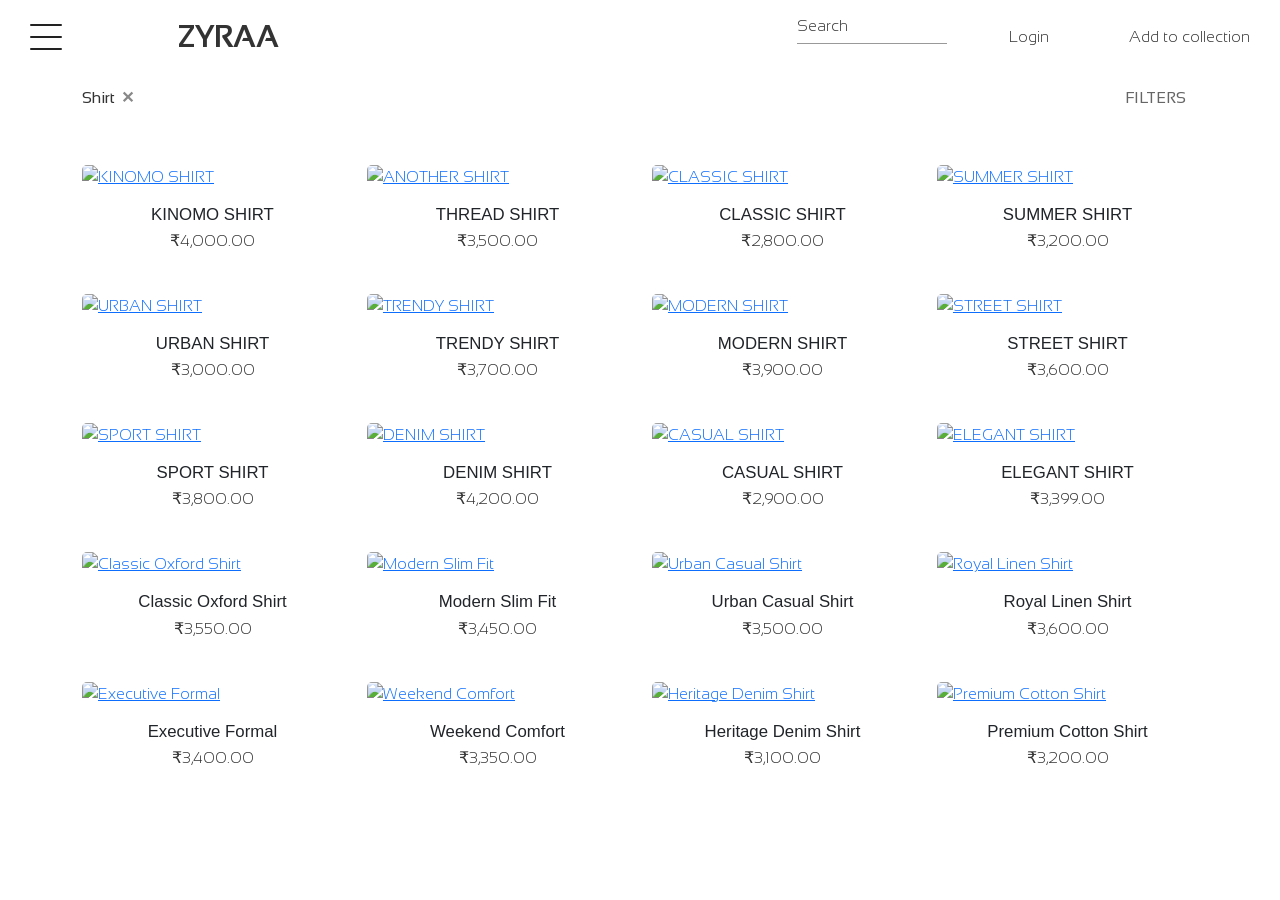
==== black.html @ eb891d14 "Add files via upload" ====
<!DOCTYPE html>
<html lang="en">
<head>
  <meta charset="UTF-8">
  <meta name="viewport" content="width=device-width, initial-scale=1.0">
  <title>ZYRAA - SHIRT</title>
  <!-- ✅ Bootstrap CSS -->
  <link href="https://cdn.jsdelivr.net/npm/bootstrap@5.3.3/dist/css/bootstrap.min.css" rel="stylesheet">

  <link href="https://fonts.googleapis.com/css2?family=Sansation:wght@300&display=swap" rel="stylesheet">

  <style>
  * {
    margin: 0;
    padding: 0;
    box-sizing: border-box;
  }

  body {
    font-family: 'Sansation', sans-serif;
    font-weight: 300;
    font-style: normal;
    margin-top: 10px;
    background-color: #fff;
    color: #333;
    display: flex;
    flex-direction: column;
  }

  /* ==== Header ==== */
  header {
    display: flex;
    justify-content: space-between;
    align-items: center;
    padding: 4px 30px;
    background-color: #fff;
  }

  .left-section {
    display: flex;
    align-items: center;
    gap: 15px;
  }

  #hello {
    font-size: 30px;
    font-weight: bold;
    padding-left: 100px;
    margin: 0;
  }

  .header-right {
    display: flex;
    align-items: center;
    gap: 80px;
  }

  #openSearch {
    transform: translateX(18px);
    border-bottom: 1px solid rgba(0, 0, 0, 0.4);
    padding-bottom: 5px;
    width: 150px;
    cursor: pointer;
  }


  /* ==== Menu Button ==== */
  .menu-btn {
    font-size: 24px;
    background: none;
    border: none;
    cursor: pointer;
    display: flex;
    flex-direction: column;
    justify-content: center;
    align-items: center;
    gap: 10px;
  }

  .menu-btn .bar {
    width: 32px;
    height: 2px;              
    background: #222;
    border-radius: 2px;
    transition: transform 0.4s, opacity 0.4s;
  }

  /* Hamburger to X transition */
  .menu-btn.active .bar:nth-child(1) {
    transform: translateY(13px) rotate(55deg);
  }
  .menu-btn.active .bar:nth-child(2) {
    opacity: 0;
  }
  .menu-btn.active .bar:nth-child(3) {
    transform: translateY(-11px) rotate(-55deg);
  }

  /* ==== Responsive Navbar ==== */
  @media (max-width: 768px) {
    #navMenu {
      max-height: 0;
      opacity: 0;
      overflow: hidden;
      flex-direction: column;
      align-items: flex-start;
      width: 100%;
      gap: 15px;
      padding: 0 15px;
      background: #fff;
      border-top: 1px solid #fff;
      transition: max-height 0.4s ease, opacity 0.4s ease, padding 0.3s ease;
    }
    #navMenu.show {
      max-height: 500px;
      opacity: 1;
      padding: 15px;
    }

    #navMenu > p.search-trigger,
    #navMenu > span {
      display: block;
      width: 100%;
      text-align: left;
      font-size: 16px;
      cursor: pointer;
      padding: 10px 0;
      border-bottom: 1px solid #fff;
    }

    #openSearch {
      margin: 0;
      transform: none !important;
    }
  }

  @media (max-width: 480px) {
    header {
      flex-direction: column;
      align-items: flex-start;
      text-align: left;
      padding-left: 5px;
    }
    .left-section {
      width: 100%;
      justify-content: flex-start;
      gap: 10px;
      padding-left: 0;
    }
    #hello {
      font-size: 26px;
      padding-left: 100px;
      margin-top: 8px;
    }
  }

  /* ==== Product Cards ==== */
  .card {
    border-radius: 12px;
    border: none;
    transition: transform 0.3s, box-shadow 0.3s;
  }

  .card:hover {
    transform: translateY(-5px);
    box-shadow: 0 8px 20px rgba(0,0,0,0.1);
  }

  .card-img-top {
    width: 100%;
    height: 250px;
    object-fit: cover;
  }

  .product-name {
    font-family: 'Montserrat', sans-serif;
    font-size: 1rem;
    font-weight: 500;
    margin-bottom: 4px;
  }

  .price {
    font-size: 0.95rem;
    color: #333;
  }

  /* ==== Responsive Images & Text ==== */
  @media (max-width: 576px) {
    .card-img-top { height: 180px; }
    .product-name { font-size: 0.85rem; }
    .price { font-size: 0.8rem; }
  }

  @media (min-width: 577px) and (max-width: 768px) {
    .card-img-top { height: 200px; }
    .product-name { font-size: 0.9rem; }
  }

  @media (min-width: 992px) {
    .card-img-top { height: 260px; }
    .product-name { font-size: 1.05rem; }
    .price { font-size: 1rem; }
  }

  /* ==== Search Row Styling ==== */
/* ==== Search Row Styling ==== */


.search-row .title {
  font-size: 1rem;
  font-weight: 500;
  color: #333;
}

.search-row .title a.clear {
  text-decoration: none;
  color: #888;
  font-weight: bold;
  margin-left: 6px;
}

.search-row .filters {
  text-decoration: none;
  color: #676666;
  font-weight: 500;
  cursor: pointer;
  padding: 6px 12px;
  border: none;      /* <-- remove the line completely */
  border-radius: 8px;
  transition: background 0.3s, color 0.3s;
}

.search-row .filters:hover {
  background-color: #fff;
  color: #515050;
  text-decoration: none;
}



  
  </style>
</head>
<body>

  <!-- ==== Header ==== -->
  <section id="head">
    <header>
      <div class="left-section">
        <button id="menu-btn" class="menu-btn">
          <span class="bar"></span>
          <span class="bar"></span>
          <span class="bar"></span>
        </button>
        <h1 id="hello">ZYRAA</h1>
      </div>
      <div class="header-right" id="navMenu">
        <p id="openSearch" class="search-trigger">Search</p>
        <span>Login</span>
        <span>Add to collection</span>
      </div>
    </header>
  </section>

  <!-- ==== Added Search Row ==== -->
  <!-- ==== Added Search Row ==== -->
<div class="container">
  <div class="search-row d-flex flex-wrap align-items-center justify-content-between pt-3 mb-4">
    <div class="title d-flex align-items-center">
      Shirt <a href="index.html" class="clear">✕</a>
    </div>
  <a href="#" class="filters">FILTERS</a>

  </div>
</div>


  <!-- ==== Product Grid ==== -->
  <main class="container my-4">
    <div class="row g-4">

      <!-- 12 Products -->
      <div class="col-6 col-md-4 col-lg-3">
        <article class="card h-100">
          <a href="shirt.html"><img src="page/placeholder.jpg" class="card-img-top" alt="KINOMO SHIRT"></a>
          <div class="card-body text-center">
            <h4 class="product-name">KINOMO SHIRT</h4>
            <div class="price">₹4,000.00</div>
          </div>
        </article>
      </div>

      <div class="col-6 col-md-4 col-lg-3">
        <article class="card h-100">
          <a href="shirt.html"><img src="page/placeholder2.jpg" class="card-img-top" alt="ANOTHER SHIRT"></a>
          <div class="card-body text-center">
            <h4 class="product-name">THREAD SHIRT</h4>
            <div class="price">₹3,500.00</div>
          </div>
        </article>
      </div>

      <div class="col-6 col-md-4 col-lg-3">
        <article class="card h-100">
          <a href="shirt.html"><img src="page/placeholder3.jpg" class="card-img-top" alt="CLASSIC SHIRT"></a>
          <div class="card-body text-center">
            <h4 class="product-name">CLASSIC SHIRT</h4>
            <div class="price">₹2,800.00</div>
          </div>
        </article>
      </div>

      <div class="col-6 col-md-4 col-lg-3">
        <article class="card h-100">
          <a href="shirt.html"><img src="page/placeholer4.jpg" class="card-img-top" alt="SUMMER SHIRT"></a>
          <div class="card-body text-center">
            <h4 class="product-name">SUMMER SHIRT</h4>
            <div class="price">₹3,200.00</div>
          </div>
        </article>
      </div>

      <div class="col-6 col-md-4 col-lg-3">
        <article class="card h-100">
          <a href="shirt.html"><img src="page/placeholder5.jpg" class="card-img-top" alt="URBAN SHIRT"></a>
          <div class="card-body text-center">
            <h4 class="product-name">URBAN SHIRT</h4>
            <div class="price">₹3,000.00</div>
          </div>
        </article>
      </div>

      <div class="col-6 col-md-4 col-lg-3">
        <article class="card h-100">
          <a href="shirt.html"><img src="page/placeholer6.jpg" class="card-img-top" alt="TRENDY SHIRT"></a>
          <div class="card-body text-center">
            <h4 class="product-name">TRENDY SHIRT</h4>
            <div class="price">₹3,700.00</div>
          </div>
        </article>
      </div>

      <div class="col-6 col-md-4 col-lg-3">
        <article class="card h-100">
          <a href="shirt.html"><img src="page/placeholder7.jpg" class="card-img-top" alt="MODERN SHIRT"></a>
          <div class="card-body text-center">
            <h4 class="product-name">MODERN SHIRT</h4>
            <div class="price">₹3,900.00</div>
          </div>
        </article>
      </div>

      <div class="col-6 col-md-4 col-lg-3">
        <article class="card h-100">
          <a href="shirt.html"><img src="page/placeholder8.jpg" class="card-img-top" alt="STREET SHIRT"></a>
          <div class="card-body text-center">
            <h4 class="product-name">STREET SHIRT</h4>
            <div class="price">₹3,600.00</div>
          </div>
        </article>
      </div>

      <div class="col-6 col-md-4 col-lg-3">
        <article class="card h-100">
          <a href="shirt.html"><img src="page/placeholder9.jpg" class="card-img-top" alt="SPORT SHIRT"></a>
          <div class="card-body text-center">
            <h4 class="product-name">SPORT SHIRT</h4>
            <div class="price">₹3,800.00</div>
          </div>
        </article>
      </div>

      <div class="col-6 col-md-4 col-lg-3">
        <article class="card h-100">
          <a href="shirt.html"><img src="page/placeholder10.jpg" class="card-img-top" alt="DENIM SHIRT"></a>
          <div class="card-body text-center">
            <h4 class="product-name">DENIM SHIRT</h4>
            <div class="price">₹4,200.00</div>
          </div>
        </article>
      </div>

      <div class="col-6 col-md-4 col-lg-3">
        <article class="card h-100">
          <a href="shirt.html"><img src="page/placeholder11.jpg" class="card-img-top" alt="CASUAL SHIRT"></a>
          <div class="card-body text-center">
            <h4 class="product-name">CASUAL SHIRT</h4>
            <div class="price">₹2,900.00</div>
          </div>
        </article>
      </div>

      <div class="col-6 col-md-4 col-lg-3">
        <article class="card h-100">
          <a href="shirt.html"><img src="page/placeholder12.jpg" class="card-img-top" alt="ELEGANT SHIRT"></a>
          <div class="card-body text-center">
            <h4 class="product-name">ELEGANT SHIRT</h4>
            <div class="price">₹3,399.00</div>
          </div>
        </article>
      </div>

<div class="col-6 col-md-4 col-lg-3">
  <article class="card h-100">
    <a href="shirt.html"><img src="page/placeholder13.jpg" class="card-img-top" alt="Classic Oxford Shirt"></a>
    <div class="card-body text-center">
      <h4 class="product-name">Classic Oxford Shirt</h4>
      <div class="price">₹3,550.00</div>
    </div>
  </article>
</div>

<div class="col-6 col-md-4 col-lg-3">
  <article class="card h-100">
    <a href="shirt.html"><img src="page/placeholder14.jpg" class="card-img-top" alt="Modern Slim Fit"></a>
    <div class="card-body text-center">
      <h4 class="product-name">Modern Slim Fit</h4>
      <div class="price">₹3,450.00</div>
    </div>
  </article>
</div>

<div class="col-6 col-md-4 col-lg-3">
  <article class="card h-100">
    <a href="shirt.html"><img src="page/placeholder15.jpg" class="card-img-top" alt="Urban Casual Shirt"></a>
    <div class="card-body text-center">
      <h4 class="product-name">Urban Casual Shirt</h4>
      <div class="price">₹3,500.00</div>
    </div>
  </article>
</div>

<div class="col-6 col-md-4 col-lg-3">
  <article class="card h-100">
    <a href="shirt.html"><img src="page/placeholder16.jpg" class="card-img-top" alt="Royal Linen Shirt"></a>
    <div class="card-body text-center">
      <h4 class="product-name">Royal Linen Shirt</h4>
      <div class="price">₹3,600.00</div>
    </div>
  </article>
</div>

<div class="col-6 col-md-4 col-lg-3">
  <article class="card h-100">
    <a href="shirt.html"><img src="page/placeholder17.jpg" class="card-img-top" alt="Executive Formal"></a>
    <div class="card-body text-center">
      <h4 class="product-name">Executive Formal</h4>
      <div class="price">₹3,400.00</div>
    </div>
  </article>
</div>

<div class="col-6 col-md-4 col-lg-3">
  <article class="card h-100">
    <a href="shirt.html"><img src="page/placeholder18.jpg" class="card-img-top" alt="Weekend Comfort"></a>
    <div class="card-body text-center">
      <h4 class="product-name">Weekend Comfort</h4>
      <div class="price">₹3,350.00</div>
    </div>
  </article>
</div>

<div class="col-6 col-md-4 col-lg-3">
  <article class="card h-100">
    <a href="shirt.html"><img src="page/placeholder19.jpg" class="card-img-top" alt="Heritage Denim Shirt"></a>
    <div class="card-body text-center">
      <h4 class="product-name">Heritage Denim Shirt</h4>
      <div class="price">₹3,100.00</div>
    </div>
  </article>
</div>

<div class="col-6 col-md-4 col-lg-3">
  <article class="card h-100">
    <a href="shirt.html"><img src="page/placeholder20.jpg" class="card-img-top" alt="Premium Cotton Shirt"></a>
    <div class="card-body text-center">
      <h4 class="product-name">Premium Cotton Shirt</h4>
      <div class="price">₹3,200.00</div>
    </div>
  </article>
</div>



    </div>
  </main>

  <!-- ✅ Bootstrap JS -->
  <script src="https://cdn.jsdelivr.net/npm/bootstrap@5.3.3/dist/js/bootstrap.bundle.min.js"></script>

  <!-- ==== JS for menu ==== -->
  <script>
    document.getElementById('menu-btn').addEventListener('click', function () {
      this.classList.toggle('active');
      document.getElementById('navMenu').classList.toggle('show');
    });

    document.getElementById("openSearch").addEventListener("click", function() {
      window.location.href = "search.html";
    });

    document.querySelectorAll('#navMenu > span, #navMenu > p').forEach(item => {
      item.addEventListener('click', () => {
        if (window.innerWidth <= 768) {
          document.getElementById('navMenu').classList.remove('show');
          document.getElementById('menu-btn').classList.remove('active');
        }
      });
    });
  </script>
</body>
</html>
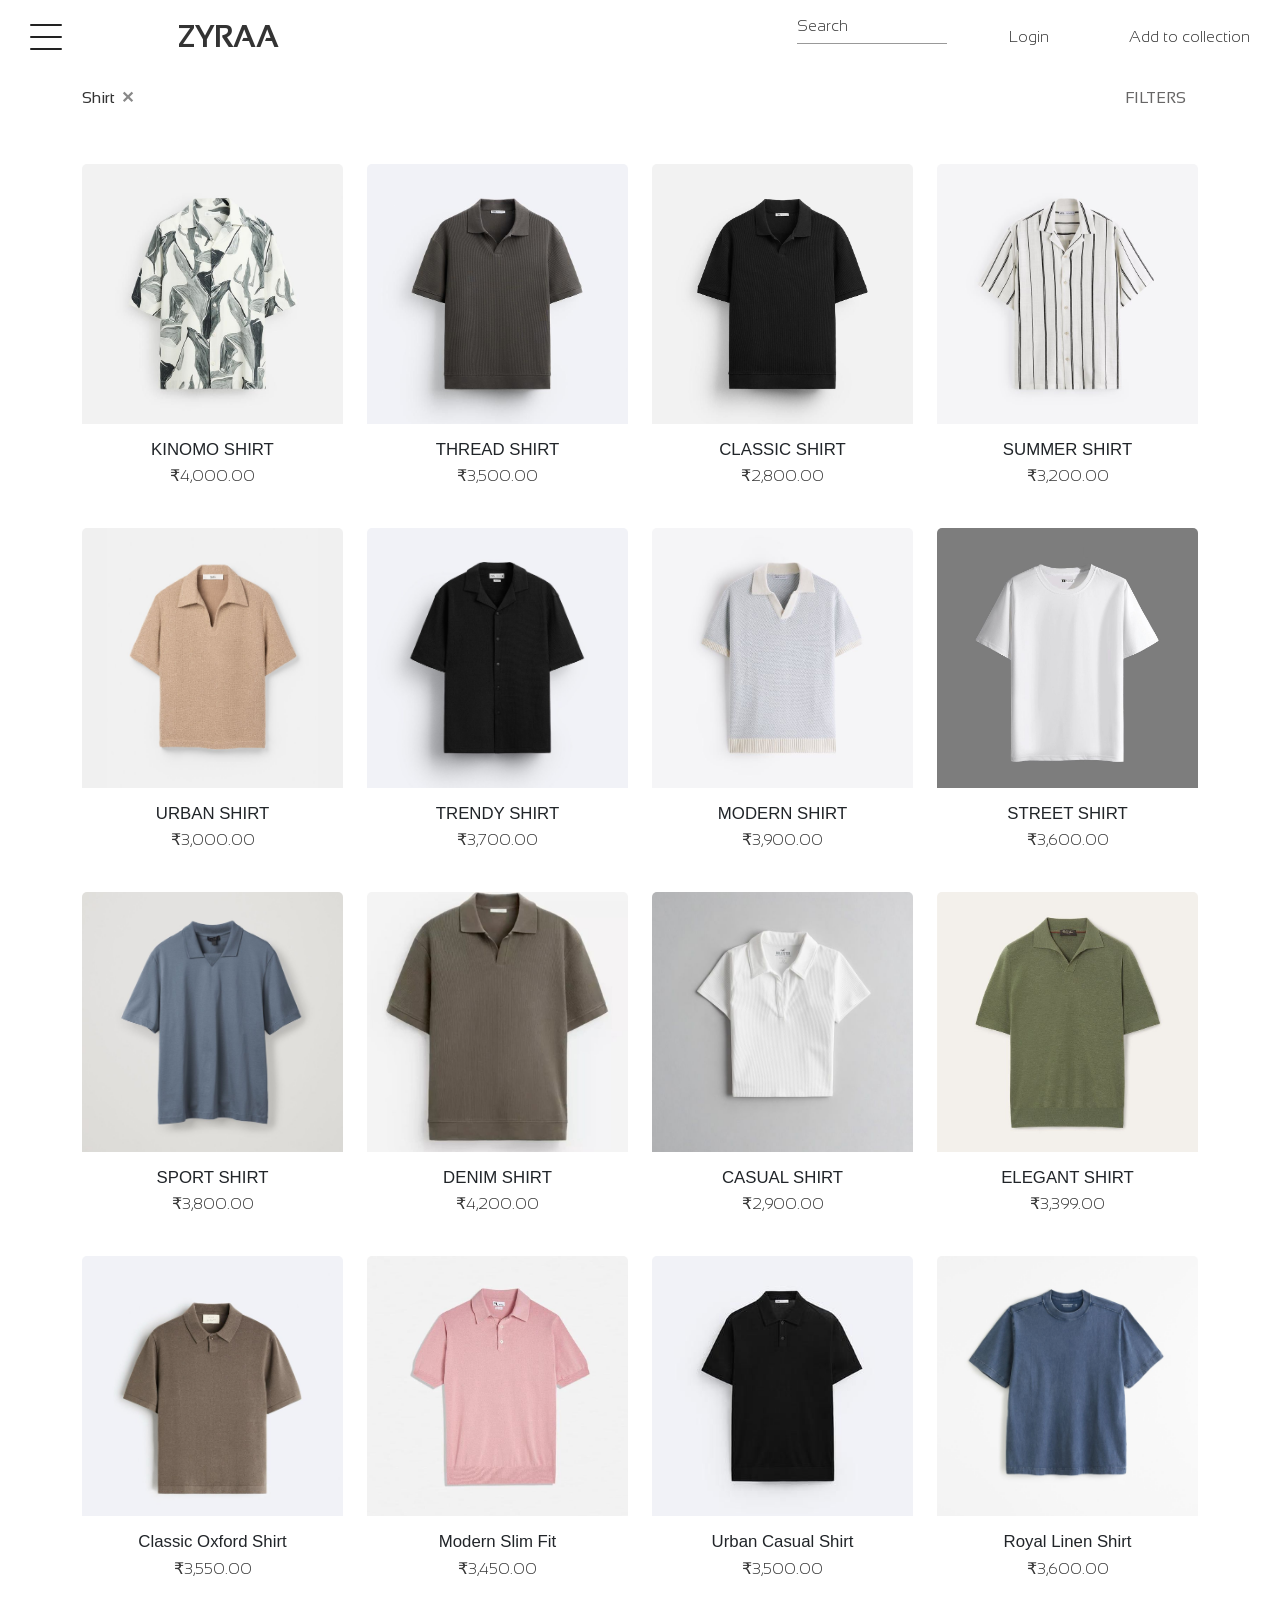
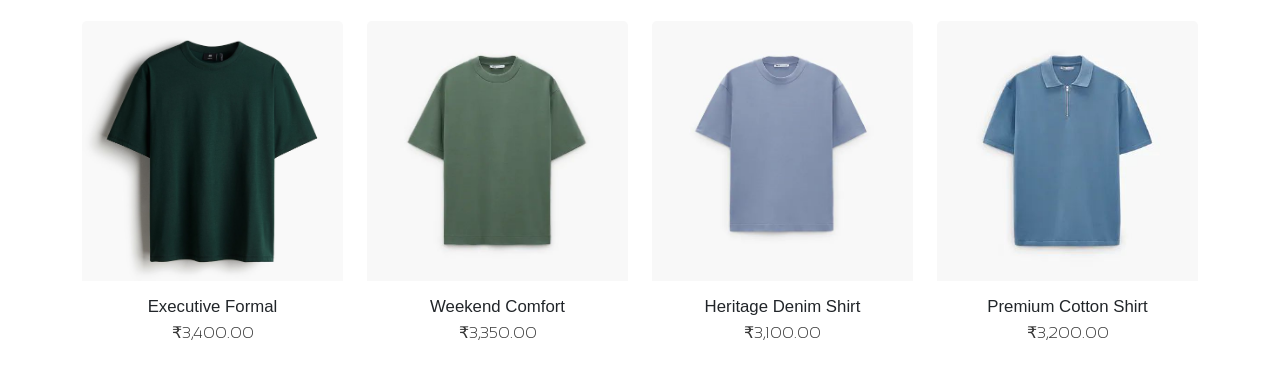
==== commit 251bdfcf: "Update black.html" ====
--- a/black.html
+++ b/black.html
@@ -282,7 +282,7 @@
       <!-- 12 Products -->
       <div class="col-6 col-md-4 col-lg-3">
         <article class="card h-100">
-          <a href="shirt.html"><img src="page/placeholder.jpg" class="card-img-top" alt="KINOMO SHIRT"></a>
+          <a href="shirt.html"><img src="placeholder.jpg" class="card-img-top" alt="KINOMO SHIRT"></a>
           <div class="card-body text-center">
             <h4 class="product-name">KINOMO SHIRT</h4>
             <div class="price">₹4,000.00</div>
@@ -292,7 +292,7 @@
 
       <div class="col-6 col-md-4 col-lg-3">
         <article class="card h-100">
-          <a href="shirt.html"><img src="page/placeholder2.jpg" class="card-img-top" alt="ANOTHER SHIRT"></a>
+          <a href="shirt.html"><img src="placeholder2.jpg" class="card-img-top" alt="ANOTHER SHIRT"></a>
           <div class="card-body text-center">
             <h4 class="product-name">THREAD SHIRT</h4>
             <div class="price">₹3,500.00</div>
@@ -302,7 +302,7 @@
 
       <div class="col-6 col-md-4 col-lg-3">
         <article class="card h-100">
-          <a href="shirt.html"><img src="page/placeholder3.jpg" class="card-img-top" alt="CLASSIC SHIRT"></a>
+          <a href="shirt.html"><img src="placeholder3.jpg" class="card-img-top" alt="CLASSIC SHIRT"></a>
           <div class="card-body text-center">
             <h4 class="product-name">CLASSIC SHIRT</h4>
             <div class="price">₹2,800.00</div>
@@ -312,7 +312,7 @@
 
       <div class="col-6 col-md-4 col-lg-3">
         <article class="card h-100">
-          <a href="shirt.html"><img src="page/placeholer4.jpg" class="card-img-top" alt="SUMMER SHIRT"></a>
+          <a href="shirt.html"><img src="placeholer4.jpg" class="card-img-top" alt="SUMMER SHIRT"></a>
           <div class="card-body text-center">
             <h4 class="product-name">SUMMER SHIRT</h4>
             <div class="price">₹3,200.00</div>
@@ -322,7 +322,7 @@
 
       <div class="col-6 col-md-4 col-lg-3">
         <article class="card h-100">
-          <a href="shirt.html"><img src="page/placeholder5.jpg" class="card-img-top" alt="URBAN SHIRT"></a>
+          <a href="shirt.html"><img src="placeholder5.jpg" class="card-img-top" alt="URBAN SHIRT"></a>
           <div class="card-body text-center">
             <h4 class="product-name">URBAN SHIRT</h4>
             <div class="price">₹3,000.00</div>
@@ -332,7 +332,7 @@
 
       <div class="col-6 col-md-4 col-lg-3">
         <article class="card h-100">
-          <a href="shirt.html"><img src="page/placeholer6.jpg" class="card-img-top" alt="TRENDY SHIRT"></a>
+          <a href="shirt.html"><img src="placeholer6.jpg" class="card-img-top" alt="TRENDY SHIRT"></a>
           <div class="card-body text-center">
             <h4 class="product-name">TRENDY SHIRT</h4>
             <div class="price">₹3,700.00</div>
@@ -342,7 +342,7 @@
 
       <div class="col-6 col-md-4 col-lg-3">
         <article class="card h-100">
-          <a href="shirt.html"><img src="page/placeholder7.jpg" class="card-img-top" alt="MODERN SHIRT"></a>
+          <a href="shirt.html"><img src="placeholder7.jpg" class="card-img-top" alt="MODERN SHIRT"></a>
           <div class="card-body text-center">
             <h4 class="product-name">MODERN SHIRT</h4>
             <div class="price">₹3,900.00</div>
@@ -352,7 +352,7 @@
 
       <div class="col-6 col-md-4 col-lg-3">
         <article class="card h-100">
-          <a href="shirt.html"><img src="page/placeholder8.jpg" class="card-img-top" alt="STREET SHIRT"></a>
+          <a href="shirt.html"><img src="placeholder8.jpg" class="card-img-top" alt="STREET SHIRT"></a>
           <div class="card-body text-center">
             <h4 class="product-name">STREET SHIRT</h4>
             <div class="price">₹3,600.00</div>
@@ -362,7 +362,7 @@
 
       <div class="col-6 col-md-4 col-lg-3">
         <article class="card h-100">
-          <a href="shirt.html"><img src="page/placeholder9.jpg" class="card-img-top" alt="SPORT SHIRT"></a>
+          <a href="shirt.html"><img src="placeholder9.jpg" class="card-img-top" alt="SPORT SHIRT"></a>
           <div class="card-body text-center">
             <h4 class="product-name">SPORT SHIRT</h4>
             <div class="price">₹3,800.00</div>
@@ -372,7 +372,7 @@
 
       <div class="col-6 col-md-4 col-lg-3">
         <article class="card h-100">
-          <a href="shirt.html"><img src="page/placeholder10.jpg" class="card-img-top" alt="DENIM SHIRT"></a>
+          <a href="shirt.html"><img src="placeholder10.jpg" class="card-img-top" alt="DENIM SHIRT"></a>
           <div class="card-body text-center">
             <h4 class="product-name">DENIM SHIRT</h4>
             <div class="price">₹4,200.00</div>
@@ -382,7 +382,7 @@
 
       <div class="col-6 col-md-4 col-lg-3">
         <article class="card h-100">
-          <a href="shirt.html"><img src="page/placeholder11.jpg" class="card-img-top" alt="CASUAL SHIRT"></a>
+          <a href="shirt.html"><img src="placeholder11.jpg" class="card-img-top" alt="CASUAL SHIRT"></a>
           <div class="card-body text-center">
             <h4 class="product-name">CASUAL SHIRT</h4>
             <div class="price">₹2,900.00</div>
@@ -392,7 +392,7 @@
 
       <div class="col-6 col-md-4 col-lg-3">
         <article class="card h-100">
-          <a href="shirt.html"><img src="page/placeholder12.jpg" class="card-img-top" alt="ELEGANT SHIRT"></a>
+          <a href="shirt.html"><img src="placeholder12.jpg" class="card-img-top" alt="ELEGANT SHIRT"></a>
           <div class="card-body text-center">
             <h4 class="product-name">ELEGANT SHIRT</h4>
             <div class="price">₹3,399.00</div>
@@ -402,7 +402,7 @@
 
 <div class="col-6 col-md-4 col-lg-3">
   <article class="card h-100">
-    <a href="shirt.html"><img src="page/placeholder13.jpg" class="card-img-top" alt="Classic Oxford Shirt"></a>
+    <a href="shirt.html"><img src="placeholder13.jpg" class="card-img-top" alt="Classic Oxford Shirt"></a>
     <div class="card-body text-center">
       <h4 class="product-name">Classic Oxford Shirt</h4>
       <div class="price">₹3,550.00</div>
@@ -412,7 +412,7 @@
 
 <div class="col-6 col-md-4 col-lg-3">
   <article class="card h-100">
-    <a href="shirt.html"><img src="page/placeholder14.jpg" class="card-img-top" alt="Modern Slim Fit"></a>
+    <a href="shirt.html"><img src="placeholder14.jpg" class="card-img-top" alt="Modern Slim Fit"></a>
     <div class="card-body text-center">
       <h4 class="product-name">Modern Slim Fit</h4>
       <div class="price">₹3,450.00</div>
@@ -422,7 +422,7 @@
 
 <div class="col-6 col-md-4 col-lg-3">
   <article class="card h-100">
-    <a href="shirt.html"><img src="page/placeholder15.jpg" class="card-img-top" alt="Urban Casual Shirt"></a>
+    <a href="shirt.html"><img src="placeholder15.jpg" class="card-img-top" alt="Urban Casual Shirt"></a>
     <div class="card-body text-center">
       <h4 class="product-name">Urban Casual Shirt</h4>
       <div class="price">₹3,500.00</div>
@@ -432,7 +432,7 @@
 
 <div class="col-6 col-md-4 col-lg-3">
   <article class="card h-100">
-    <a href="shirt.html"><img src="page/placeholder16.jpg" class="card-img-top" alt="Royal Linen Shirt"></a>
+    <a href="shirt.html"><img src="placeholder16.jpg" class="card-img-top" alt="Royal Linen Shirt"></a>
     <div class="card-body text-center">
       <h4 class="product-name">Royal Linen Shirt</h4>
       <div class="price">₹3,600.00</div>
@@ -442,7 +442,7 @@
 
 <div class="col-6 col-md-4 col-lg-3">
   <article class="card h-100">
-    <a href="shirt.html"><img src="page/placeholder17.jpg" class="card-img-top" alt="Executive Formal"></a>
+    <a href="shirt.html"><img src="placeholder17.jpg" class="card-img-top" alt="Executive Formal"></a>
     <div class="card-body text-center">
       <h4 class="product-name">Executive Formal</h4>
       <div class="price">₹3,400.00</div>
@@ -452,7 +452,7 @@
 
 <div class="col-6 col-md-4 col-lg-3">
   <article class="card h-100">
-    <a href="shirt.html"><img src="page/placeholder18.jpg" class="card-img-top" alt="Weekend Comfort"></a>
+    <a href="shirt.html"><img src="placeholder18.jpg" class="card-img-top" alt="Weekend Comfort"></a>
     <div class="card-body text-center">
       <h4 class="product-name">Weekend Comfort</h4>
       <div class="price">₹3,350.00</div>
@@ -462,7 +462,7 @@
 
 <div class="col-6 col-md-4 col-lg-3">
   <article class="card h-100">
-    <a href="shirt.html"><img src="page/placeholder19.jpg" class="card-img-top" alt="Heritage Denim Shirt"></a>
+    <a href="shirt.html"><img src="placeholder19.jpg" class="card-img-top" alt="Heritage Denim Shirt"></a>
     <div class="card-body text-center">
       <h4 class="product-name">Heritage Denim Shirt</h4>
       <div class="price">₹3,100.00</div>
@@ -472,7 +472,7 @@
 
 <div class="col-6 col-md-4 col-lg-3">
   <article class="card h-100">
-    <a href="shirt.html"><img src="page/placeholder20.jpg" class="card-img-top" alt="Premium Cotton Shirt"></a>
+    <a href="shirt.html"><img src="placeholder20.jpg" class="card-img-top" alt="Premium Cotton Shirt"></a>
     <div class="card-body text-center">
       <h4 class="product-name">Premium Cotton Shirt</h4>
       <div class="price">₹3,200.00</div>
@@ -510,3 +510,4 @@
   </script>
 </body>
 </html>
+
